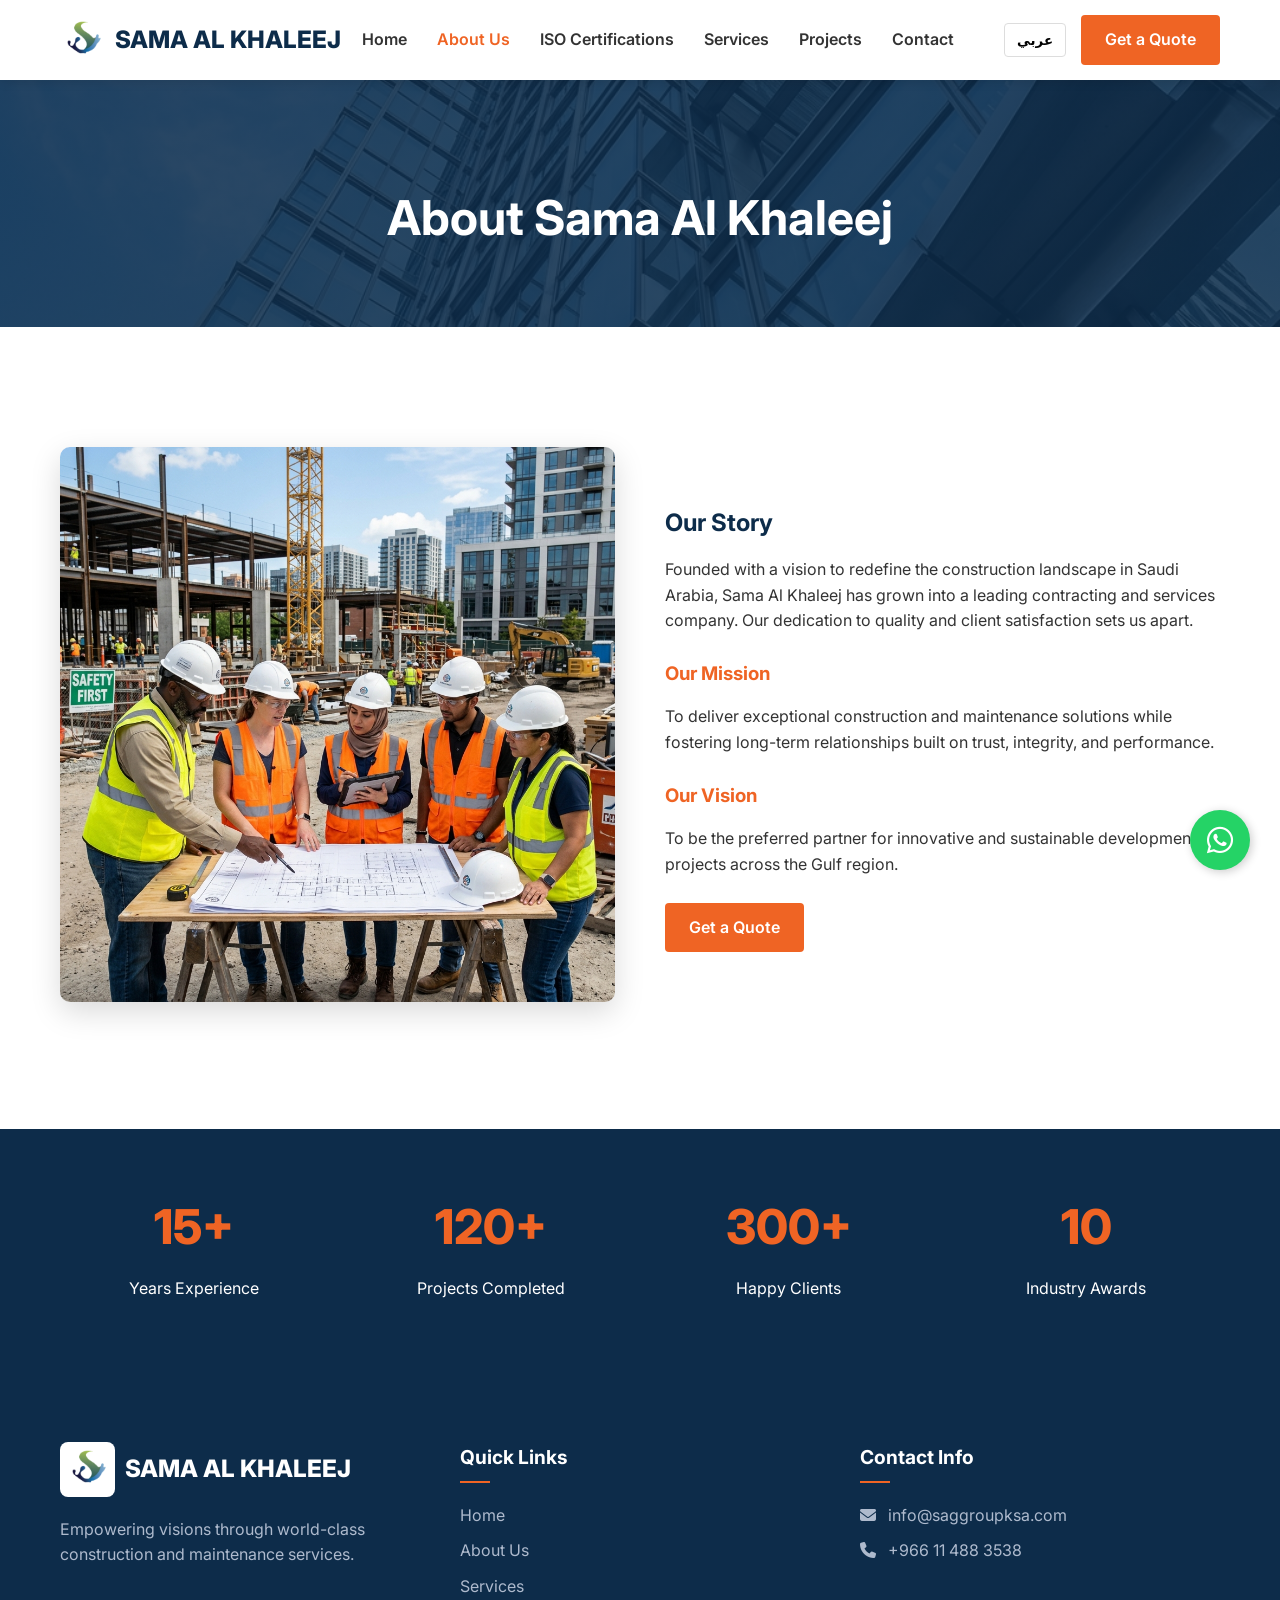
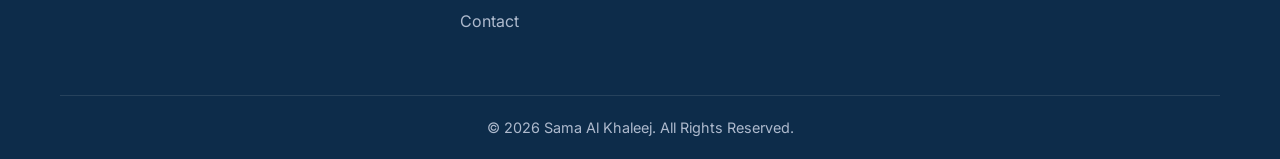
==== about.html @ 2ee247ce "first upload" ====
<!DOCTYPE html>
<html lang="en" dir="ltr">
<head>
  <meta charset="UTF-8">
  <meta name="viewport" content="width=device-width, initial-scale=1.0">
  <meta name="description" content="About Sama Al Khaleej - Learn about our mission, vision, and professional team.">
  <title>About Us | Sama Al Khaleej</title>
  
  <link rel="preconnect" href="https://fonts.googleapis.com">
  <link rel="preconnect" href="https://fonts.gstatic.com" crossorigin>
  <link href="https://fonts.googleapis.com/css2?family=Inter:wght@300;400;600;700;800&family=Tajawal:wght@300;400;500;700;800&display=swap" rel="stylesheet">
  
  <link rel="stylesheet" href="https://cdnjs.cloudflare.com/ajax/libs/font-awesome/6.4.0/css/all.min.css">
  <link rel="stylesheet" href="css/style.css">
</head>
<body>
  
  <div id="loader">
    <div class="spinner"></div>
  </div>

  <header>
    <div class="container nav-container">
      <div class="logo">
        <img src="images/logo.png" alt="Logo" class="brand-logo">
        <span>Sama Al Khaleej</span>
      </div>
      
      <nav class="nav-links">
        <a href="index.html" data-i18n="nav_home">Home</a>
        <a href="about.html" class="active" data-i18n="nav_about">About Us</a>
        <a href="iso-certifications.html" data-i18n="nav_iso">ISO Certifications</a>
        <a href="services.html" data-i18n="nav_services">Services</a>
        <a href="projects.html" data-i18n="nav_projects">Projects</a>
        <a href="contact.html" data-i18n="nav_contact">Contact</a>
        
        <div class="header-actions">
          <button id="lang-toggle" class="lang-toggle">عربي</button>
          <a href="contact.html" class="btn btn-primary" data-i18n="nav_quote">Get a Quote</a>
        </div>
      </nav>
      
      <button class="mobile-menu-btn">
        <i class="fa-solid fa-bars"></i>
      </button>
    </div>
  </header>

  <!-- Page Header -->
  <div class="page-header relative text-center">
    <h1 style="color: #fff;" data-i18n="about_title">About Sama Al Khaleej</h1>
  </div>

  <!-- Story & Vision -->
  <section>
    <div class="container flex-split">
      <div class="animate-on-scroll">
        <img src="images/about-team.jpg" alt="Our Team" class="about-img">
      </div>
      <div class="animate-on-scroll">
        <h2 style="color:var(--primary-color)" data-i18n="about_story_title">Our Story</h2>
        <p data-i18n="about_story_desc">Founded with a vision to redefine the construction landscape in Saudi Arabia, Sama Al Khaleej has grown into a leading contracting and services company. Our dedication to quality and client satisfaction sets us apart.</p>
        
        <br>
        <h3 style="color:var(--secondary-color)" data-i18n="about_mission">Our Mission</h3>
        <p data-i18n="about_mission_desc">To deliver exceptional construction and maintenance solutions while fostering long-term relationships built on trust, integrity, and performance.</p>
        
        <br>
        <h3 style="color:var(--secondary-color)" data-i18n="about_vision">Our Vision</h3>
        <p data-i18n="about_vision_desc">To be the preferred partner for innovative and sustainable development projects across the Gulf region.</p>
        
        <br>
        <a href="contact.html" class="btn btn-primary" data-i18n="nav_quote">Get a Quote</a>
      </div>
    </div>
  </section>

  <!-- Stats Section -->
  <section class="bg-primary stats">
    <div class="container grid-4">
      <div class="stat-card animate-on-scroll">
        <div class="stat-number">15+</div>
        <p data-i18n="stat_years">Years Experience</p>
      </div>
      <div class="stat-card animate-on-scroll">
        <div class="stat-number">120+</div>
        <p data-i18n="stat_projects">Projects Completed</p>
      </div>
      <div class="stat-card animate-on-scroll">
        <div class="stat-number">300+</div>
        <p data-i18n="stat_clients">Happy Clients</p>
      </div>
      <div class="stat-card animate-on-scroll">
        <div class="stat-number">10</div>
        <p data-i18n="stat_awards">Industry Awards</p>
      </div>
    </div>
  </section>

  <!-- Footer -->
  <footer>
    <div class="container">
      <div class="footer-grid">
        <div class="footer-col animate-on-scroll">
          <div class="logo" style="color: #fff; margin-bottom: 20px;">
            <img src="images/logo.png" alt="Logo" class="brand-logo"> Sama Al Khaleej
          </div>
          <p data-i18n="footer_desc">Empowering visions through world-class construction and maintenance services.</p>
        </div>
        <div class="footer-col animate-on-scroll">
          <h4 data-i18n="footer_quick">Quick Links</h4>
          <a href="index.html" data-i18n="nav_home">Home</a>
          <a href="about.html" data-i18n="nav_about">About Us</a>
          <a href="services.html" data-i18n="nav_services">Services</a>
          <a href="contact.html" data-i18n="nav_contact">Contact</a>
        </div>
        <div class="footer-col animate-on-scroll">
          <h4 data-i18n="footer_contact">Contact Info</h4>
          <p><i class="fa-solid fa-envelope" style="margin-right: 8px;"></i> info@saggroupksa.com</p>
          <p><i class="fa-solid fa-phone" style="margin-right: 8px;"></i> +966 11 488 3538</p>
        </div>
      </div>
      <div class="footer-bottom">
        <p data-i18n="footer_rights">&copy; 2026 Sama Al Khaleej. All Rights Reserved.</p>
      </div>
    </div>
  </footer>

  <a href="https://wa.me/966114883538" target="_blank" class="whatsapp-float">
    <i class="fa-brands fa-whatsapp"></i>
  </a>

  <script src="js/script.js"></script>
</body>
</html>
---- css/style.css ----
:root {
  --primary-color: #0d2c4a; /* Dark Blue */
  --secondary-color: #ef6424; /* Orange */
  --text-color: #333333;
  --text-light: #666666;
  --bg-color: #ffffff;
  --bg-light: #f8f9fa;
  --border-color: #dddddd;
  --transition: all 0.3s ease;
  --font-family: 'Inter', system-ui, -apple-system, sans-serif;
  --container-width: 1200px;
}

[dir="rtl"] {
  --font-family: 'Tajawal', 'Inter', system-ui, -apple-system, sans-serif;
}

* {
  margin: 0;
  padding: 0;
  box-sizing: border-box;
}

html {
  scroll-behavior: smooth;
  font-family: var(--font-family);
  color: var(--text-color);
  background-color: var(--bg-color);
}

body {
  line-height: 1.6;
  overflow-x: hidden;
}

a {
  text-decoration: none;
  color: inherit;
}

ul {
  list-style: none;
}

.container {
  max-width: var(--container-width);
  margin: 0 auto;
  padding: 0 20px;
}

/* Typography */
h1, h2, h3, h4, h5, h6 {
  color: var(--primary-color);
  margin-bottom: 15px;
  font-weight: 700;
}

.section-title {
  text-align: center;
  margin-bottom: 40px;
}

.section-title h2 {
  font-size: 2.5rem;
  position: relative;
  display: inline-block;
  padding-bottom: 10px;
}

.section-title h2::after {
  content: '';
  position: absolute;
  bottom: 0;
  left: 50%;
  transform: translateX(-50%);
  width: 60px;
  height: 3px;
  background-color: var(--secondary-color);
}

/* Header & Nav */
header {
  background-color: #ffffff;
  box-shadow: 0 2px 10px rgba(0,0,0,0.1);
  position: sticky;
  top: 0;
  z-index: 1000;
}

.nav-container {
  display: flex;
  justify-content: space-between;
  align-items: center;
  height: 80px;
}

.logo {
  display: flex;
  align-items: center;
  gap: 10px;
  font-size: 1.5rem;
  font-weight: 800;
  color: var(--primary-color);
  text-transform: uppercase;
}

.logo i {
  color: var(--secondary-color);
  font-size: 2rem;
}

.brand-logo {
  height: 45px;
  width: auto;
  object-fit: contain;
}

.footer-col .brand-logo {
  height: 55px;
  background-color: #fff;
  border-radius: 8px;
  padding: 5px;
}

.nav-links {
  display: flex;
  gap: 30px;
  align-items: center;
}

.nav-links a {
  font-weight: 600;
  transition: var(--transition);
}

.nav-links a:hover, .nav-links a.active {
  color: var(--secondary-color);
}

.header-actions {
  display: flex;
  align-items: center;
  gap: 15px;
  margin-inline-start: 20px;
}

/* Buttons */
.btn {
  display: inline-block;
  padding: 12px 24px;
  border-radius: 4px;
  font-weight: 600;
  cursor: pointer;
  transition: var(--transition);
  border: none;
  text-align: center;
}

.btn-primary {
  background-color: var(--secondary-color);
  color: #ffffff !important;
}

.btn-primary:hover {
  background-color: #d15119;
  transform: translateY(-2px);
}

.btn-outline {
  background-color: transparent;
  border: 2px solid var(--primary-color);
  color: var(--primary-color) !important;
}

.btn-outline:hover {
  background-color: var(--primary-color);
  color: #ffffff !important;
}

.lang-toggle {
  background: transparent;
  border: 1px solid var(--border-color);
  padding: 8px 12px;
  border-radius: 4px;
  cursor: pointer;
  font-weight: bold;
  font-family: inherit;
  transition: var(--transition);
}

.lang-toggle:hover {
  background: var(--bg-light);
}

.mobile-menu-btn {
  display: none;
  background: none;
  border: none;
  font-size: 1.5rem;
  cursor: pointer;
  color: var(--primary-color);
}

/* Mobile Nav */
@media (max-width: 992px) {
  .nav-links {
    position: absolute;
    top: 80px;
    left: 0;
    width: 100%;
    background-color: #ffffff;
    flex-direction: column;
    padding: 20px;
    box-shadow: 0 5px 10px rgba(0,0,0,0.1);
    transform: translateY(-100%);
    opacity: 0;
    pointer-events: none;
    transition: var(--transition);
    z-index: -1;
  }
  
  .nav-links.show {
    transform: translateY(0);
    opacity: 1;
    pointer-events: auto;
  }
  
  .header-actions {
    display: flex;
    flex-direction: column;
    width: 100%;
    margin-top: 20px;
    margin-inline-start: 0;
  }
  
  .mobile-menu-btn {
    display: block;
  }
  
  .header-actions .btn, .header-actions .lang-toggle {
    width: 100%;
    text-align: center;
    padding: 12px;
  }
}

/* General Layouts */
section {
  padding: 120px 0;
}

.bg-light {
  background-color: var(--bg-light);
}

.bg-primary {
  background-color: var(--primary-color);
  color: #ffffff;
}

.bg-primary h1, .bg-primary h2, .bg-primary h3, .bg-primary p {
  color: #ffffff;
}

/* Hero Section */
.hero {
  height: max(100vh, 700px);
  background: linear-gradient(rgba(13, 44, 74, 0.45), rgba(13, 44, 74, 0.2)), url('../images/hero-cinematic.png') center/cover no-repeat;
  display: flex;
  align-items: center;
  text-align: center;
  color: #ffffff;
  position: relative;
}

.hero::after {
  content: '';
  position: absolute;
  bottom: 0; left: 0; width: 100%; height: 150px;
  background: linear-gradient(to top, rgba(255,255,255,1), transparent);
  pointer-events: none;
}

.hero-content {
  max-width: 900px;
  margin: 0 auto;
  z-index: 2;
  position: relative;
}

.hero h1 {
  font-size: 4rem;
  color: #ffffff;
  margin-bottom: 25px;
  text-shadow: 0 4px 12px rgba(0,0,0,0.4);
  letter-spacing: -1px;
}

.hero p {
  font-size: 1.3rem;
  margin-bottom: 40px;
  opacity: 0.95;
  text-shadow: 0 2px 8px rgba(0,0,0,0.5);
  font-weight: 300;
}

.hero-btns {
  display: flex;
  gap: 20px;
  justify-content: center;
}

/* Features/Services Overview */
.grid-3 {
  display: grid;
  grid-template-columns: repeat(auto-fit, minmax(300px, 1fr));
  gap: 30px;
}
.grid-4 {
  display: grid;
  grid-template-columns: repeat(auto-fit, minmax(250px, 1fr));
  gap: 30px;
}
.grid-2 {
  display: grid;
  grid-template-columns: repeat(auto-fit, minmax(400px, 1fr));
  gap: 30px;
}

.service-card {
  position: relative;
  height: 500px;
  border-radius: 12px;
  overflow: hidden;
  text-align: left;
  transition: var(--transition);
  display: flex;
  flex-direction: column;
  justify-content: flex-end;
  color: #fff;
  group: hover;
}

[dir="rtl"] .service-card {
  text-align: right;
}

.service-card-img {
  position: absolute;
  top: 0; left: 0;
  width: 100%; height: 100%;
  object-fit: cover;
  z-index: 1;
  transition: transform 0.6s ease;
}

.service-card-overlay {
  position: absolute;
  top: 0; left: 0;
  width: 100%; height: 100%;
  background: linear-gradient(to top, rgba(13, 44, 74, 0.95) 0%, rgba(13, 44, 74, 0.3) 60%, transparent 100%);
  z-index: 2;
  transition: var(--transition);
}

.service-card-content {
  position: relative;
  z-index: 3;
  padding: 30px;
  transform: translateY(0); /* For hover shifting */
  transition: transform 0.4s ease;
}

.service-card:hover {
  box-shadow: 0 15px 35px rgba(0,0,0,0.2);
}

.service-card:hover .service-card-img {
  transform: scale(1.08); /* Cinematic zoom */
}

.service-card:hover .service-card-overlay {
  background: linear-gradient(to top, rgba(13, 44, 74, 0.98) 0%, rgba(13, 44, 74, 0.5) 60%, transparent 100%);
}

.service-card:hover .service-card-content {
  transform: translateY(-10px);
}

.service-icon {
  font-size: 2.5rem;
  color: var(--secondary-color);
  margin-bottom: 15px;
  filter: drop-shadow(0 2px 4px rgba(0,0,0,0.5));
}

.service-card h3 {
  color: #ffffff;
  font-size: 1.5rem;
  margin-bottom: 10px;
  font-weight: 700;
}

.service-card p {
  color: rgba(255,255,255,0.85);
  font-size: 0.95rem;
  margin-bottom: 0px;
  line-height: 1.5;
}

.service-card-link {
  display: inline-block;
  margin-top: 15px;
  font-weight: 700;
  color: var(--secondary-color);
  font-size: 0.95rem;
  opacity: 0;
  transform: translateY(10px);
  transition: all 0.4s ease;
}

.service-card:hover .service-card-link {
  opacity: 1;
  transform: translateY(0);
}

/* Why Choose Us & About */
.flex-split {
  display: flex;
  align-items: center;
  gap: 50px;
}

.flex-split > div {
  flex: 1;
}

.about-img {
  width: 100%;
  border-radius: 10px;
  box-shadow: 0 10px 30px rgba(0,0,0,0.15);
}

.feature-list li {
  margin-bottom: 15px;
  display: flex;
  align-items: flex-start;
  gap: 15px;
}

.feature-list i {
  color: var(--secondary-color);
  margin-top: 5px;
}

/* Stats */
.stats {
  padding: 60px 0;
}

.stat-card {
  text-align: center;
}

.stat-number {
  font-size: 3rem;
  font-weight: 800;
  color: var(--secondary-color);
  margin-bottom: 10px;
}

/* Footer */
footer {
  background-color: var(--primary-color);
  color: #ffffff;
  padding: 80px 0 20px;
}

.footer-grid {
  display: grid;
  grid-template-columns: repeat(auto-fit, minmax(250px, 1fr));
  gap: 40px;
  margin-bottom: 50px;
}

.footer-col h4 {
  color: #ffffff;
  margin-bottom: 20px;
  font-size: 1.2rem;
  position: relative;
  padding-bottom: 10px;
}

.footer-col h4::after {
  content: '';
  position: absolute;
  bottom: 0;
  left: 0;
  width: 30px;
  height: 2px;
  background-color: var(--secondary-color);
}

[dir="rtl"] .footer-col h4::after {
  right: 0;
  left: auto;
}

.footer-col p, .footer-col a {
  color: #aebacd;
  margin-bottom: 10px;
  display: block;
  transition: var(--transition);
}

.footer-col a:hover {
  color: var(--secondary-color);
  padding-left: 5px;
}

[dir="rtl"] .footer-col a:hover {
  padding-left: 0;
  padding-right: 5px;
}

.social-links {
  display: flex;
  gap: 15px;
  margin-top: 20px;
}

.social-links a {
  display: flex;
  align-items: center;
  justify-content: center;
  width: 40px;
  height: 40px;
  border-radius: 50%;
  background-color: rgba(255,255,255,0.1);
  color: #ffffff;
}

.social-links a:hover {
  background-color: var(--secondary-color);
  padding: 0; /* Reset for flex */
}

.footer-bottom {
  text-align: center;
  padding-top: 20px;
  border-top: 1px solid rgba(255,255,255,0.1);
  color: #aebacd;
  font-size: 0.9rem;
}

/* Floating WhatsApp */
.whatsapp-float {
  position: fixed;
  bottom: 30px;
  right: 30px;
  width: 60px;
  height: 60px;
  background-color: #25d366;
  color: #FFF;
  border-radius: 50px;
  text-align: center;
  font-size: 30px;
  box-shadow: 2px 2px 10px rgba(0,0,0,0.2);
  z-index: 100;
  display: flex;
  align-items: center;
  justify-content: center;
  transition: var(--transition);
}

[dir="rtl"] .whatsapp-float {
  right: auto;
  left: 30px;
}

.whatsapp-float:hover {
  background-color: #1ebe57;
  transform: scale(1.1);
}

/* Animations */
.animate-on-scroll {
  opacity: 0;
  transform: translateY(30px);
  transition: opacity 0.8s ease, transform 0.8s ease;
}

.animate-on-scroll.visible {
  opacity: 1;
  transform: translateY(0);
}

/* Inner Page Header */
.page-header {
  padding: 100px 0 60px;
  background: linear-gradient(rgba(13, 44, 74, 0.85), rgba(13, 44, 74, 0.85)), url('../images/page-hero-bg.jpg') center/cover no-repeat;
  text-align: center;
}

.page-header h1 {
  font-size: 3rem;
  margin-bottom: 10px;
}

/* Projects / Portfolio Grid */
.portfolio-grid {
  display: grid;
  grid-template-columns: repeat(auto-fill, minmax(350px, 1fr));
  gap: 20px;
}

.portfolio-item {
  position: relative;
  border-radius: 8px;
  overflow: hidden;
  box-shadow: 0 4px 15px rgba(0,0,0,0.1);
}

.portfolio-item img {
  width: 100%;
  height: 250px;
  object-fit: cover;
  transition: var(--transition);
}

.portfolio-overlay {
  position: absolute;
  top: 0;
  left: 0;
  width: 100%;
  height: 100%;
  background: rgba(13, 44, 74, 0.85);
  display: flex;
  flex-direction: column;
  justify-content: center;
  align-items: center;
  opacity: 0;
  transition: var(--transition);
  color: #fff;
  padding: 20px;
  text-align: center;
}

.portfolio-item:hover img {
  transform: scale(1.1);
}

.portfolio-item:hover .portfolio-overlay {
  opacity: 1;
}

.portfolio-overlay h3 {
  color: #fff;
  transform: translateY(20px);
  transition: var(--transition);
}

.portfolio-overlay p {
  transform: translateY(20px);
  transition: var(--transition);
  opacity: 0;
}

.portfolio-item:hover .portfolio-overlay h3,
.portfolio-item:hover .portfolio-overlay p {
  transform: translateY(0);
  opacity: 1;
}

/* Contact Page */
.contact-form {
  background: #fff;
  padding: 40px;
  border-radius: 8px;
  box-shadow: 0 5px 20px rgba(0,0,0,0.05);
}

.form-group {
  margin-bottom: 20px;
}

.form-control {
  width: 100%;
  padding: 12px 15px;
  border: 1px solid var(--border-color);
  border-radius: 4px;
  font-family: inherit;
  font-size: 1rem;
  transition: var(--transition);
}

.form-control:focus {
  outline: none;
  border-color: var(--secondary-color);
}

.contact-info-item {
  display: flex;
  align-items: flex-start;
  gap: 20px;
  margin-bottom: 30px;
}

.contact-icon {
  width: 50px;
  height: 50px;
  background: var(--bg-light);
  border-radius: 50%;
  display: flex;
  align-items: center;
  justify-content: center;
  color: var(--secondary-color);
  font-size: 1.5rem;
  flex-shrink: 0;
}

.map-container iframe {
  width: 100%;
  height: 100%;
  min-height: 400px;
  border: 0;
  border-radius: 8px;
}

@media (max-width: 768px) {
  .flex-split {
    flex-direction: column;
  }
  .hero h1 {
    font-size: 2.2rem;
  }
  .hero p {
    font-size: 1rem;
  }
  .hero-btns {
    flex-direction: column;
    width: 100%;
  }
  .hero-btns .btn {
    width: 100%;
  }
  .grid-2, .grid-3, .grid-4, .portfolio-grid {
    grid-template-columns: 1fr;
    gap: 20px;
  }
  section {
    padding: 50px 0;
  }
  .section-title h2 {
    font-size: 2rem;
  }
  .contact-info-item {
    flex-direction: column;
    align-items: center;
    text-align: center;
  }
  .contact-info-item {
    flex-direction: column;
    align-items: center;
    text-align: center;
  }
  .page-header h1 {
    font-size: 2.2rem;
  }
  .hero::after {
    height: 80px; /* Reduced white fade on mobile hero */
  }
}

/* Loading Screen */
#loader {
  position: fixed;
  top: 0;
  left: 0;
  width: 100%;
  height: 100%;
  background-color: var(--primary-color);
  z-index: 9999;
  display: flex;
  justify-content: center;
  align-items: center;
  transition: opacity 0.5s ease;
}

.spinner {
  width: 50px;
  height: 50px;
  border: 5px solid rgba(255,255,255,0.3);
  border-radius: 50%;
  border-top-color: var(--secondary-color);
  animation: spin 1s ease-in-out infinite;
}

@keyframes spin {
  to { transform: rotate(360deg); }
}

.hidden {
  opacity: 0;
  pointer-events: none;
}

/* RTL Specifics */
[dir="rtl"] .project-item {
  border-left: none;
  border-right: 5px solid var(--secondary-color);
}
[dir="rtl"] .rtl-flip {
  transform: scaleX(-1);
  display: inline-block;
}
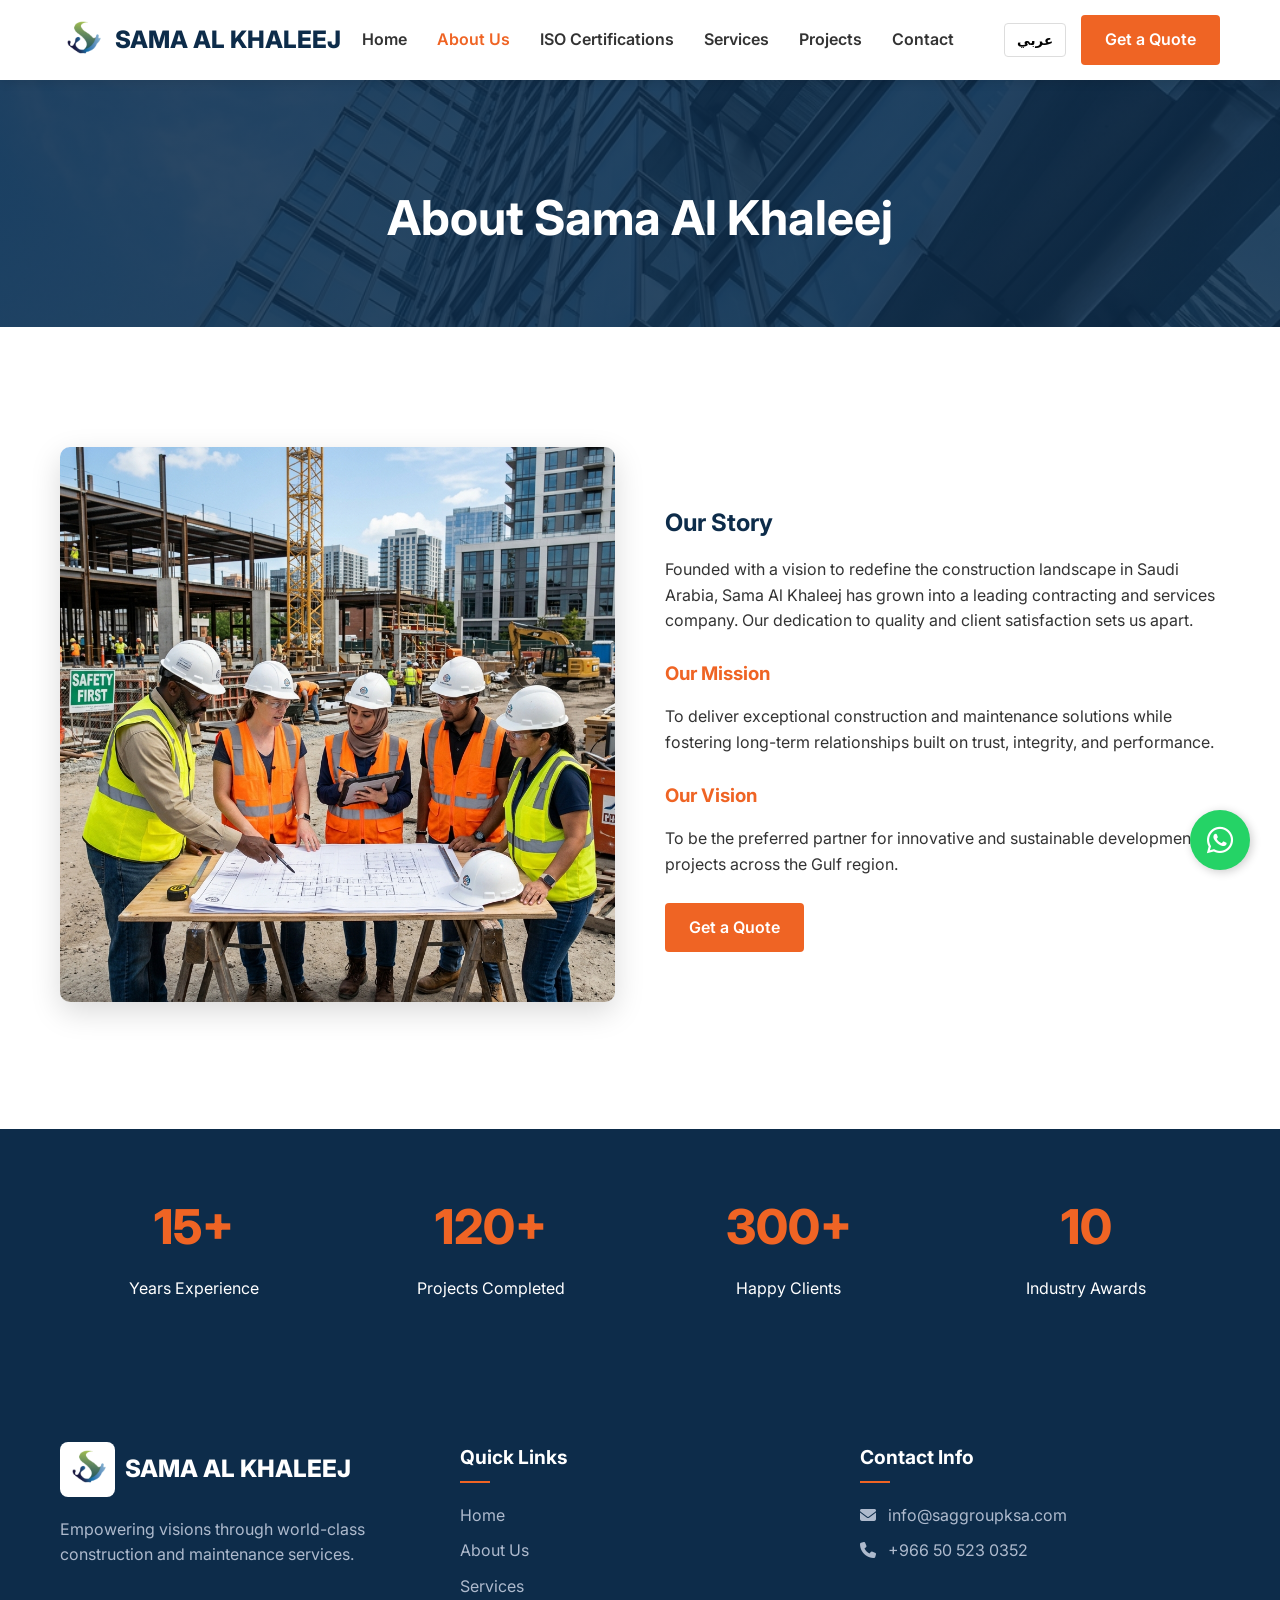
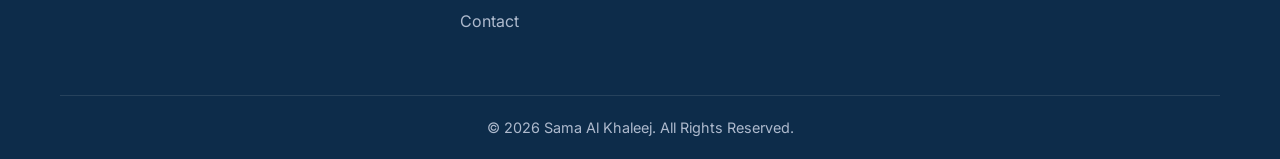
==== commit 9a011f6e: "update" ====
--- a/about.html
+++ b/about.html
@@ -117,7 +117,7 @@
         <div class="footer-col animate-on-scroll">
           <h4 data-i18n="footer_contact">Contact Info</h4>
           <p><i class="fa-solid fa-envelope" style="margin-right: 8px;"></i> info@saggroupksa.com</p>
-          <p><i class="fa-solid fa-phone" style="margin-right: 8px;"></i> +966 11 488 3538</p>
+          <p><i class="fa-solid fa-phone" style="margin-right: 8px;"></i> +966 50 523 0352</p>
         </div>
       </div>
       <div class="footer-bottom">
@@ -126,7 +126,7 @@
     </div>
   </footer>
 
-  <a href="https://wa.me/966114883538" target="_blank" class="whatsapp-float">
+  <a href="https://wa.me/966505230352" target="_blank" class="whatsapp-float">
     <i class="fa-brands fa-whatsapp"></i>
   </a>
 
